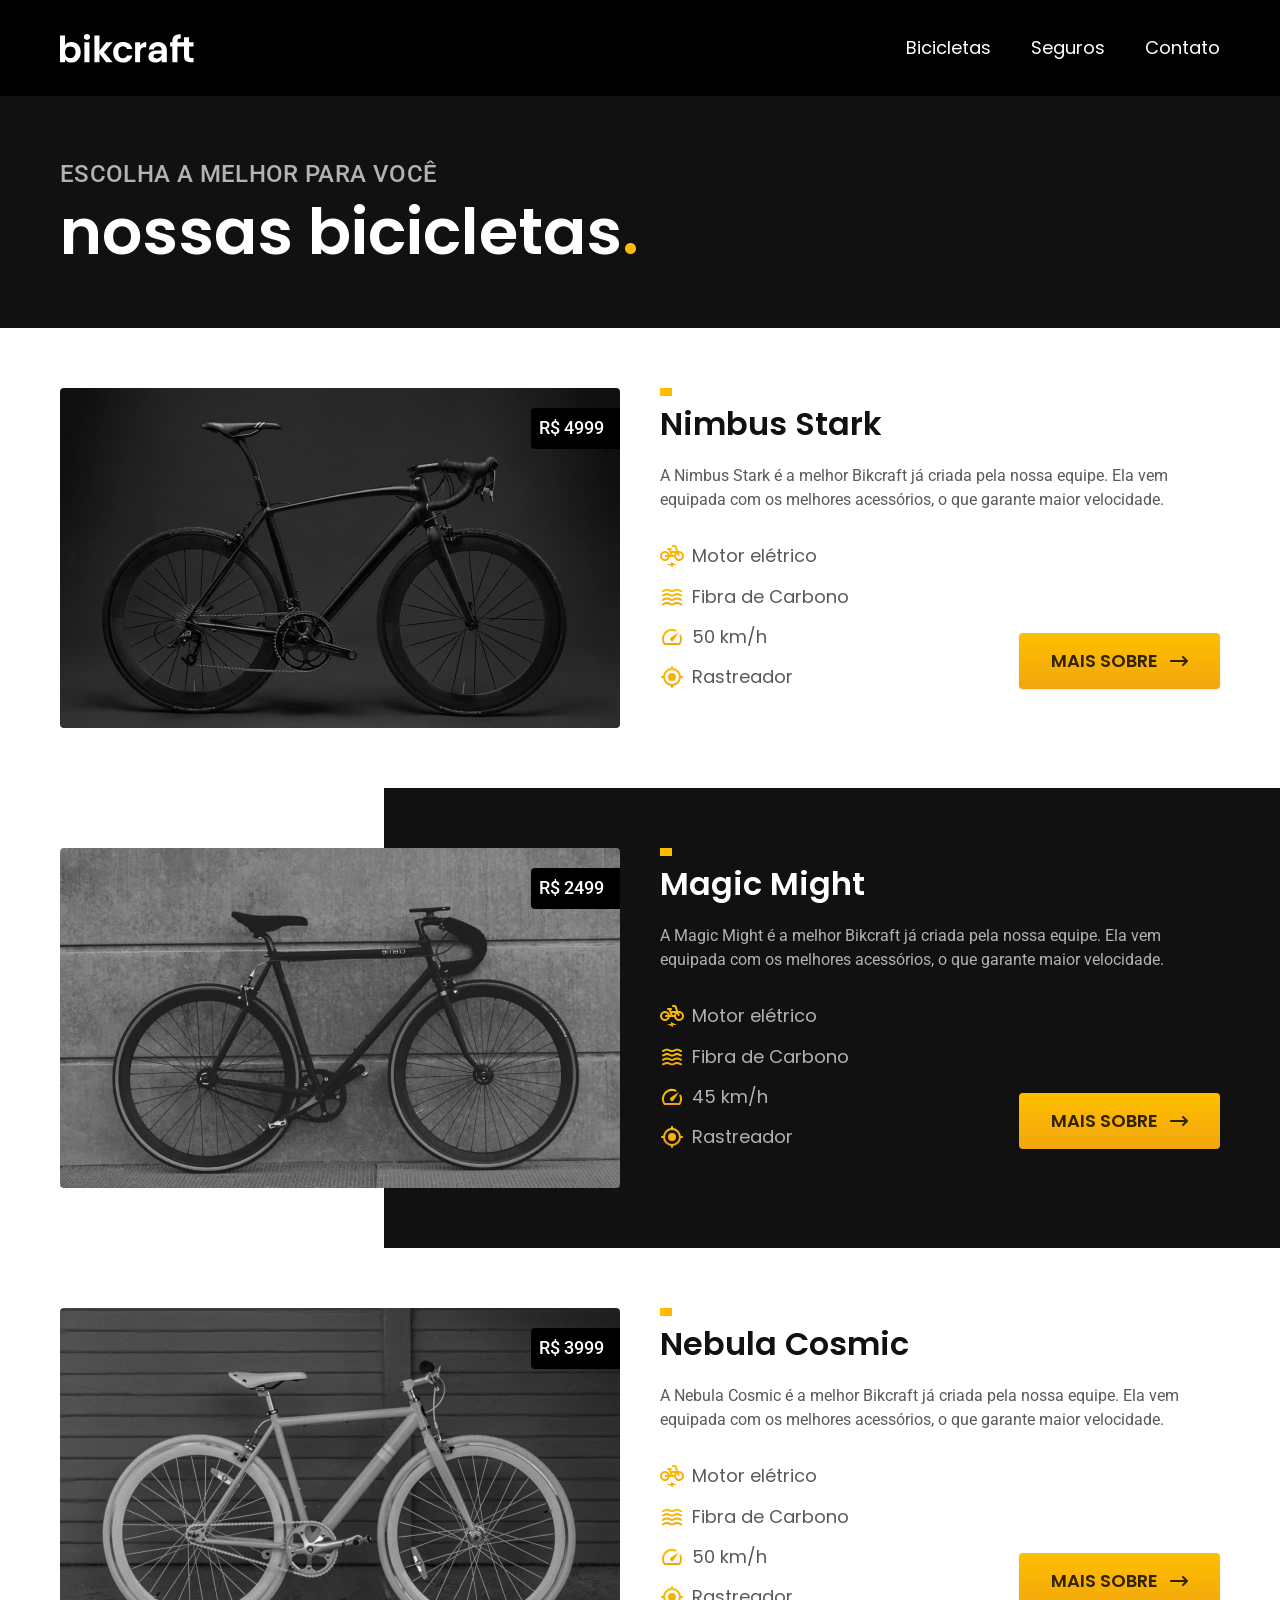
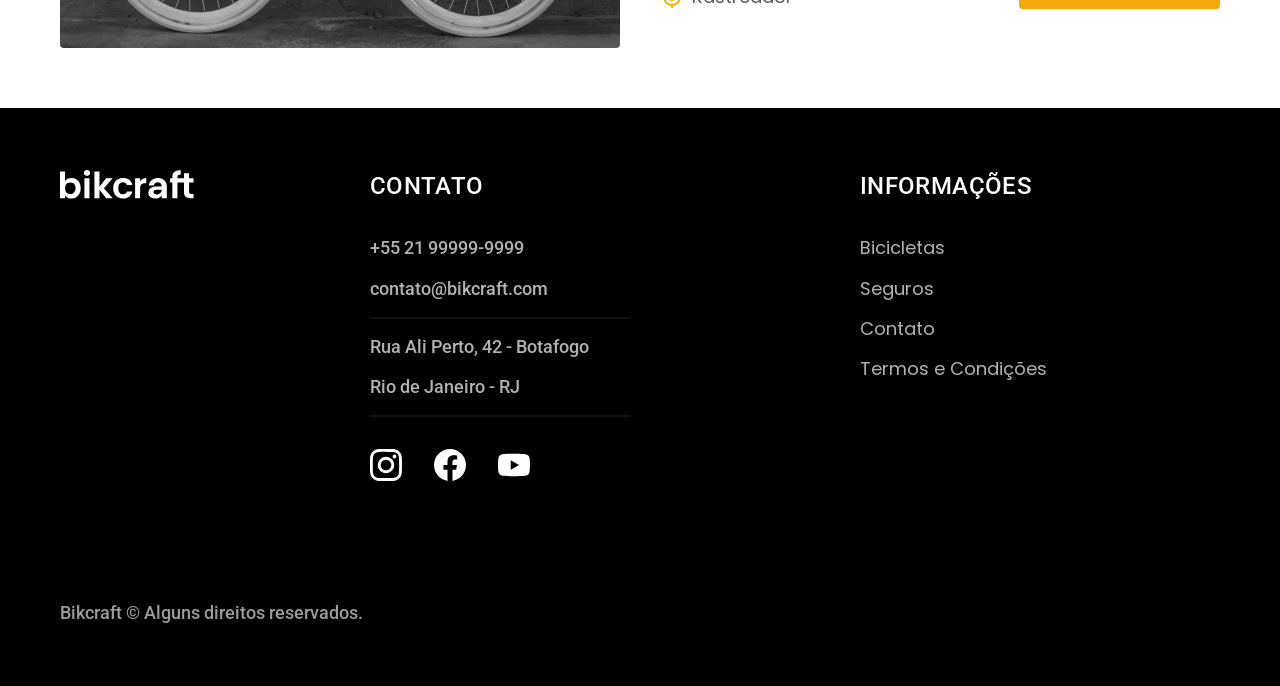
==== bicicletas.html @ ca43ecef "pag seguros" ====
<!doctype html>
<html lang="pt-br">
  <head>
    <meta charset="UTF-8" />
    <meta name="viewport" content="width=device-width, initial-scale=1.0" />
    <title>Bicicletas | Bikcraft</title>
    <meta name="description" content="Bicicletas" />
    <link rel="stylesheet" href="./css/style.css" />
    <link rel="preconnect" href="https://fonts.googleapis.com" />
    <link rel="preconnect" href="https://fonts.gstatic.com" crossorigin />
    <link
      href="https://fonts.googleapis.com/css2?family=Poppins:wght@400;600&family=Roboto:ital,wght@0,500;1,500&family=Merriweather:ital,opsz,wght@1,18..144,900&display=swap"
      rel="stylesheet"
    />
  </head>

  <body id="bicicletas">
    <header>
      <header class="header-bg">
        <div class="header container">
          <a href="./">
            <img src="./img/bikcraft.svg" alt="bikcraft" />
          </a>

          <nav class="menu" aria-label="primaria">
            <ul class="header-menu font-1-m c0">
              <li><a href="./bicicletas.html">Bicicletas</a></li>
              <li><a href="./seguros.html">Seguros</a></li>
              <li><a href="./contato.html">Contato</a></li>
            </ul>
          </nav>
        </div>
      </header>
    </header>

    <main>
      <div class="titulo-bg">
        <div class="container titulo">
          <p class="font-2-l-b c5">Escolha a melhor para você</p>
          <h1 class="font-1-xxl c0">
            nossas bicicletas<span class="p1">.</span>
          </h1>
        </div>
      </div>

      <div class="bicicletas container">
        <div class="bicicletas-img">
          <img src="./img/bicicletas/nimbus.jpg" alt="bicicleta preta" />
          <span class="font-2-m c0">R$ 4999</span>
        </div>

        <div class="bicicletas-conteudo">
          <h2 class="font-1-xl">Nimbus Stark</h2>
          <p class="font-2-s c8">
            A Nimbus Stark é a melhor Bikcraft já criada pela nossa equipe. Ela
            vem equipada com os melhores acessórios, o que garante maior
            velocidade.
          </p>
          <ul class="font-1-m c8">
            <li>
              <img src="./img/icones/eletrica.svg" alt="" /> Motor elétrico
            </li>
            <li>
              <img src="./img/icones/carbono.svg" alt="" /> Fibra de Carbono
            </li>
            <li><img src="./img/icones/velocidade.svg" alt="" /> 50 km/h</li>
            <li><img src="./img/icones/rastreador.svg" alt="" /> Rastreador</li>
          </ul>
          <a class="botao seta" href="./bicicletas/nimbus.html">Mais sobre</a>
        </div>
      </div>

      <div class="bicicletas-bg">
        <div class="bicicletas container">
          <div class="bicicletas-img">
            <img src="./img/bicicletas/magic.jpg" alt="bicicleta preta" />
            <span class="font-2-m c0">R$ 2499</span>
          </div>

          <div class="bicicletas-conteudo">
            <h2 class="font-1-xl c0">Magic Might</h2>
            <p class="font-2-s c5">
              A Magic Might é a melhor Bikcraft já criada pela nossa equipe. Ela
              vem equipada com os melhores acessórios, o que garante maior
              velocidade.
            </p>
            <ul class="font-1-m c5">
              <li>
                <img src="./img/icones/eletrica.svg" alt="" /> Motor elétrico
              </li>
              <li>
                <img src="./img/icones/carbono.svg" alt="" /> Fibra de Carbono
              </li>
              <li><img src="./img/icones/velocidade.svg" alt="" /> 45 km/h</li>
              <li>
                <img src="./img/icones/rastreador.svg" alt="" /> Rastreador
              </li>
            </ul>
            <a class="botao seta" href="./bicicletas/magic.html">Mais sobre</a>
          </div>
        </div>
      </div>

      <div class="bicicletas container">
        <div class="bicicletas-img">
          <img src="./img/bicicletas/nebula.jpg" alt="bicicleta preta" />
          <span class="font-2-m c0">R$ 3999</span>
        </div>

        <div class="bicicletas-conteudo">
          <h2 class="font-1-xl">Nebula Cosmic</h2>
          <p class="font-2-s c8">
            A Nebula Cosmic é a melhor Bikcraft já criada pela nossa equipe. Ela
            vem equipada com os melhores acessórios, o que garante maior
            velocidade.
          </p>
          <ul class="font-1-m c8">
            <li>
              <img src="./img/icones/eletrica.svg" alt="" /> Motor elétrico
            </li>
            <li>
              <img src="./img/icones/carbono.svg" alt="" /> Fibra de Carbono
            </li>
            <li><img src="./img/icones/velocidade.svg" alt="" /> 50 km/h</li>
            <li><img src="./img/icones/rastreador.svg" alt="" /> Rastreador</li>
          </ul>
          <a class="botao seta" href="./bicicletas/nebula.html">Mais sobre</a>
        </div>
      </div>
    </main>

    <footer class="footer-bg">
      <div class="footer container">
        <img src="./img/bikcraft.svg" alt="Bikcraft" />
        <div class="footer-contato">
          <h3 class="font-2-l-b c0">Contato</h3>
          <ul class="c5 font-2-m">
            <li><a href="tel:+5521999999999">+55 21 99999-9999</a></li>
            <li>
              <a href="mailto:contato@bikcraft.com">contato@bikcraft.com</a>
            </li>
            <li>Rua Ali Perto, 42 - Botafogo</li>
            <li>Rio de Janeiro - RJ</li>
          </ul>
          <div class="footer-redes">
            <a href="./"
              ><img src="./img/redes/instagram.svg" alt="Instagram"
            /></a>
            <a href="./"
              ><img src="./img/redes/facebook.svg" alt="Facebook"
            /></a>
            <a href="./"><img src="./img/redes/youtube.svg" alt="Youtube" /></a>
          </div>
        </div>
        <div class="footer-informacoes">
          <h3 class="font-2-l-b c0">Informações</h3>
          <nav>
            <ul class="font-1-m c5">
              <li><a href="./bicicletas.html">Bicicletas</a></li>
              <li><a href="./seguros.html">Seguros</a></li>
              <li><a href="./contato.html">Contato</a></li>
              <li><a href="./termos.html">Termos e Condições</a></li>
            </ul>
          </nav>
        </div>
        <p class="footer-copy font-2-m c6">
          Bikcraft © Alguns direitos reservados.
        </p>
      </div>
    </footer>
  </body>
</html>
---- css/style.css ----
@import url("./global/global.css");
@import url("./utilidades/tipografia.css");
@import url("./utilidades/cores.css");

/* Utilidades */
@import url("./utilidades/componentes.css");

/*Header e Footer*/
@import url("./global/header.css");
@import url("./global/footer.css");

/* Home */
@import url("./home/introducao.css");
@import url("./home/tecnologia.css");
@import url("./home/parceiros.css");
@import url("./home/seguros.css");

/* Bicicletas */
@import url("./bicicletas/bicicletas-lista.css");
@import url("./home/depoimento.css");
@import url("./bicicletas/bicicletas.css");

/*Termos*/
@import url("./termos/termos.css");

/*Seguros*/
@import url("./seguros/seguros.css");
@import url("./seguros/vantagens.css");
@import url("./seguros/perguntas.css");
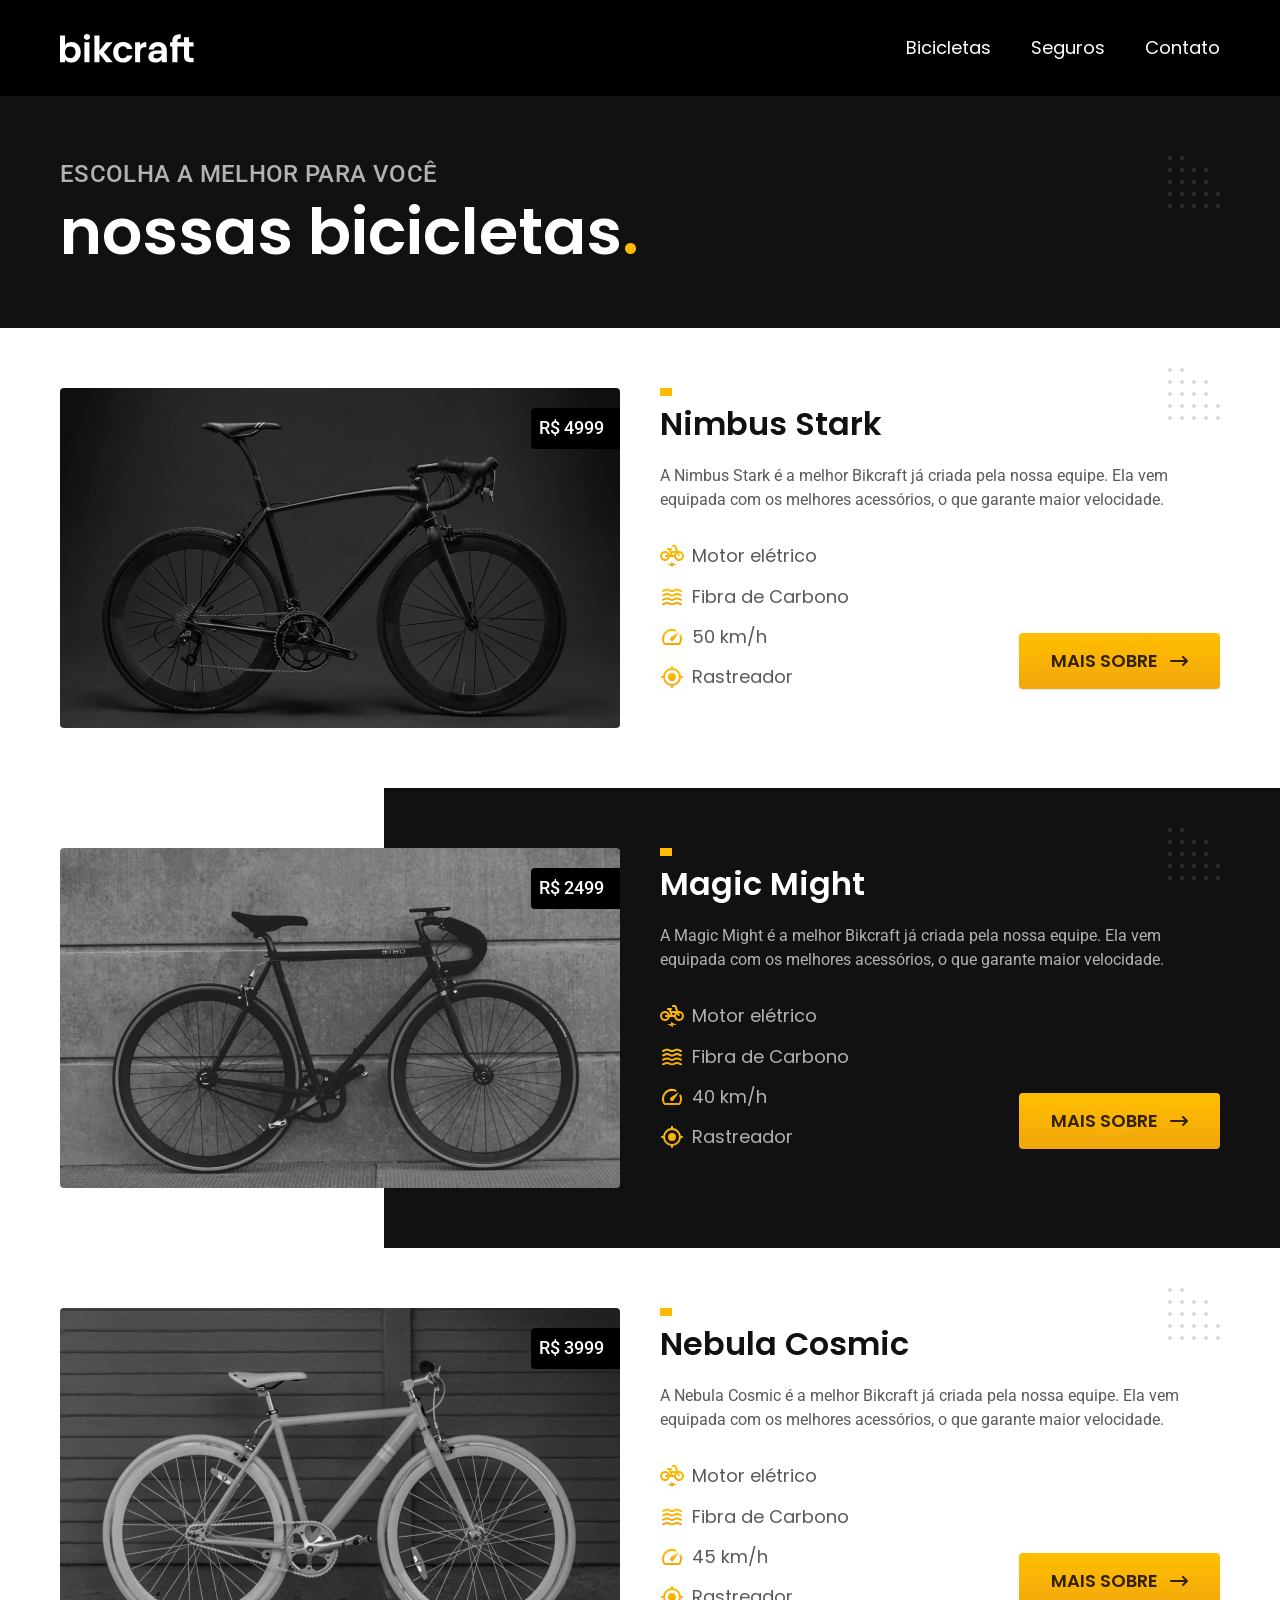
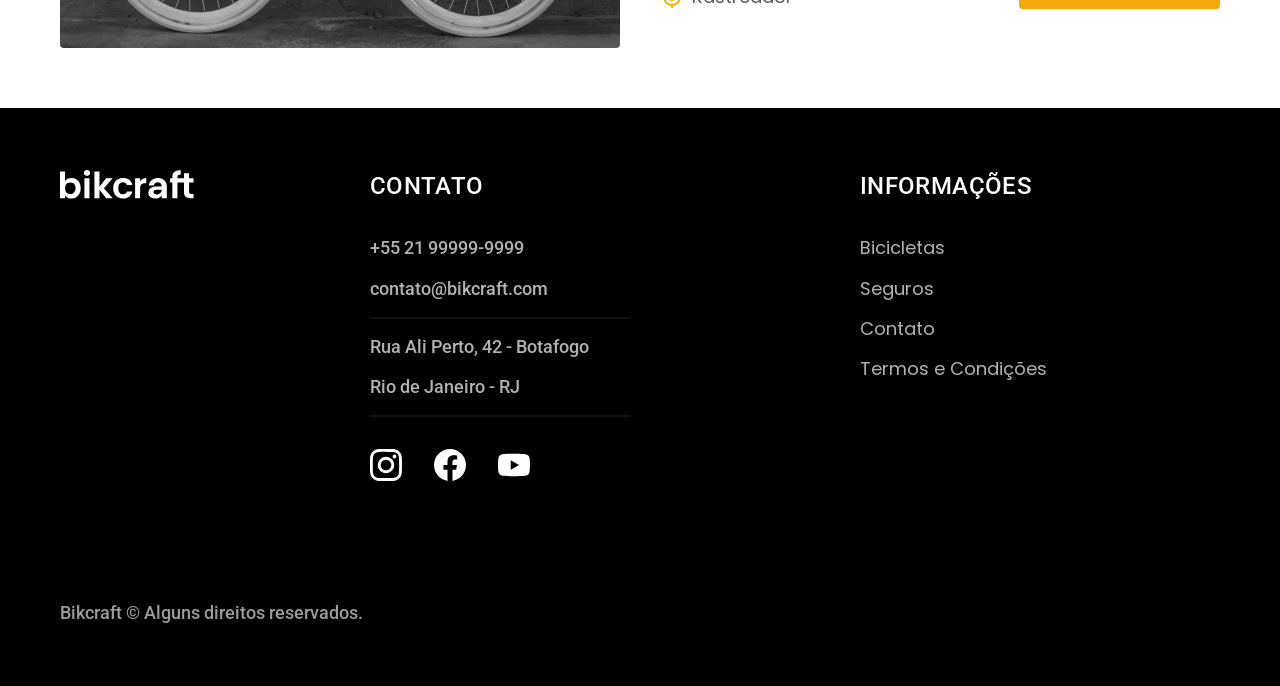
==== commit f7fad78b: "projeto final" ====
--- a/bicicletas.html
+++ b/bicicletas.html
@@ -5,6 +5,7 @@
     <meta name="viewport" content="width=device-width, initial-scale=1.0" />
     <title>Bicicletas | Bikcraft</title>
     <meta name="description" content="Bicicletas" />
+    <link rel="preload" href="./css/style.css" as="style" />
     <link rel="stylesheet" href="./css/style.css" />
     <link rel="preconnect" href="https://fonts.googleapis.com" />
     <link rel="preconnect" href="https://fonts.gstatic.com" crossorigin />
@@ -91,7 +92,7 @@
               <li>
                 <img src="./img/icones/carbono.svg" alt="" /> Fibra de Carbono
               </li>
-              <li><img src="./img/icones/velocidade.svg" alt="" /> 45 km/h</li>
+              <li><img src="./img/icones/velocidade.svg" alt="" /> 40 km/h</li>
               <li>
                 <img src="./img/icones/rastreador.svg" alt="" /> Rastreador
               </li>
@@ -121,7 +122,7 @@
             <li>
               <img src="./img/icones/carbono.svg" alt="" /> Fibra de Carbono
             </li>
-            <li><img src="./img/icones/velocidade.svg" alt="" /> 50 km/h</li>
+            <li><img src="./img/icones/velocidade.svg" alt="" /> 45 km/h</li>
             <li><img src="./img/icones/rastreador.svg" alt="" /> Rastreador</li>
           </ul>
           <a class="botao seta" href="./bicicletas/nebula.html">Mais sobre</a>
--- a/css/style.css
+++ b/css/style.css
@@ -1,11 +1,12 @@
 @import url("./global/global.css");
-@import url("./utilidades/tipografia.css");
-@import url("./utilidades/cores.css");
 
 /* Utilidades */
 @import url("./utilidades/componentes.css");
+@import url("./utilidades/cores.css");
+@import url("./utilidades/tipografia.css");
+@import url("./utilidades/formulario.css");
 
-/*Header e Footer*/
+/* Header e Footer */
 @import url("./global/header.css");
 @import url("./global/footer.css");
 
@@ -15,15 +16,26 @@
 @import url("./home/parceiros.css");
 @import url("./home/seguros.css");
 
+/* Bicicleta */
+@import url("./bicicleta/bicicleta.css");
+@import url("./bicicleta/seguro.css");
+
 /* Bicicletas */
 @import url("./bicicletas/bicicletas-lista.css");
 @import url("./home/depoimento.css");
 @import url("./bicicletas/bicicletas.css");
 
-/*Termos*/
-@import url("./termos/termos.css");
-
-/*Seguros*/
+/* Seguros */
 @import url("./seguros/seguros.css");
 @import url("./seguros/vantagens.css");
 @import url("./seguros/perguntas.css");
+
+/* Contato */
+@import url("./contato/contato.css");
+@import url("./contato/lojas.css");
+
+/* Contato */
+@import url("./orcamento/orcamento.css");
+
+/* Termos */
+@import url("./termos/termos.css");
--- a/css/style.css
+++ b/css/style.css
@@ -1,11 +1,12 @@
 @import url("./global/global.css");
-@import url("./utilidades/tipografia.css");
-@import url("./utilidades/cores.css");
 
 /* Utilidades */
 @import url("./utilidades/componentes.css");
+@import url("./utilidades/cores.css");
+@import url("./utilidades/tipografia.css");
+@import url("./utilidades/formulario.css");
 
-/*Header e Footer*/
+/* Header e Footer */
 @import url("./global/header.css");
 @import url("./global/footer.css");
 
@@ -15,15 +16,26 @@
 @import url("./home/parceiros.css");
 @import url("./home/seguros.css");
 
+/* Bicicleta */
+@import url("./bicicleta/bicicleta.css");
+@import url("./bicicleta/seguro.css");
+
 /* Bicicletas */
 @import url("./bicicletas/bicicletas-lista.css");
 @import url("./home/depoimento.css");
 @import url("./bicicletas/bicicletas.css");
 
-/*Termos*/
-@import url("./termos/termos.css");
-
-/*Seguros*/
+/* Seguros */
 @import url("./seguros/seguros.css");
 @import url("./seguros/vantagens.css");
 @import url("./seguros/perguntas.css");
+
+/* Contato */
+@import url("./contato/contato.css");
+@import url("./contato/lojas.css");
+
+/* Contato */
+@import url("./orcamento/orcamento.css");
+
+/* Termos */
+@import url("./termos/termos.css");
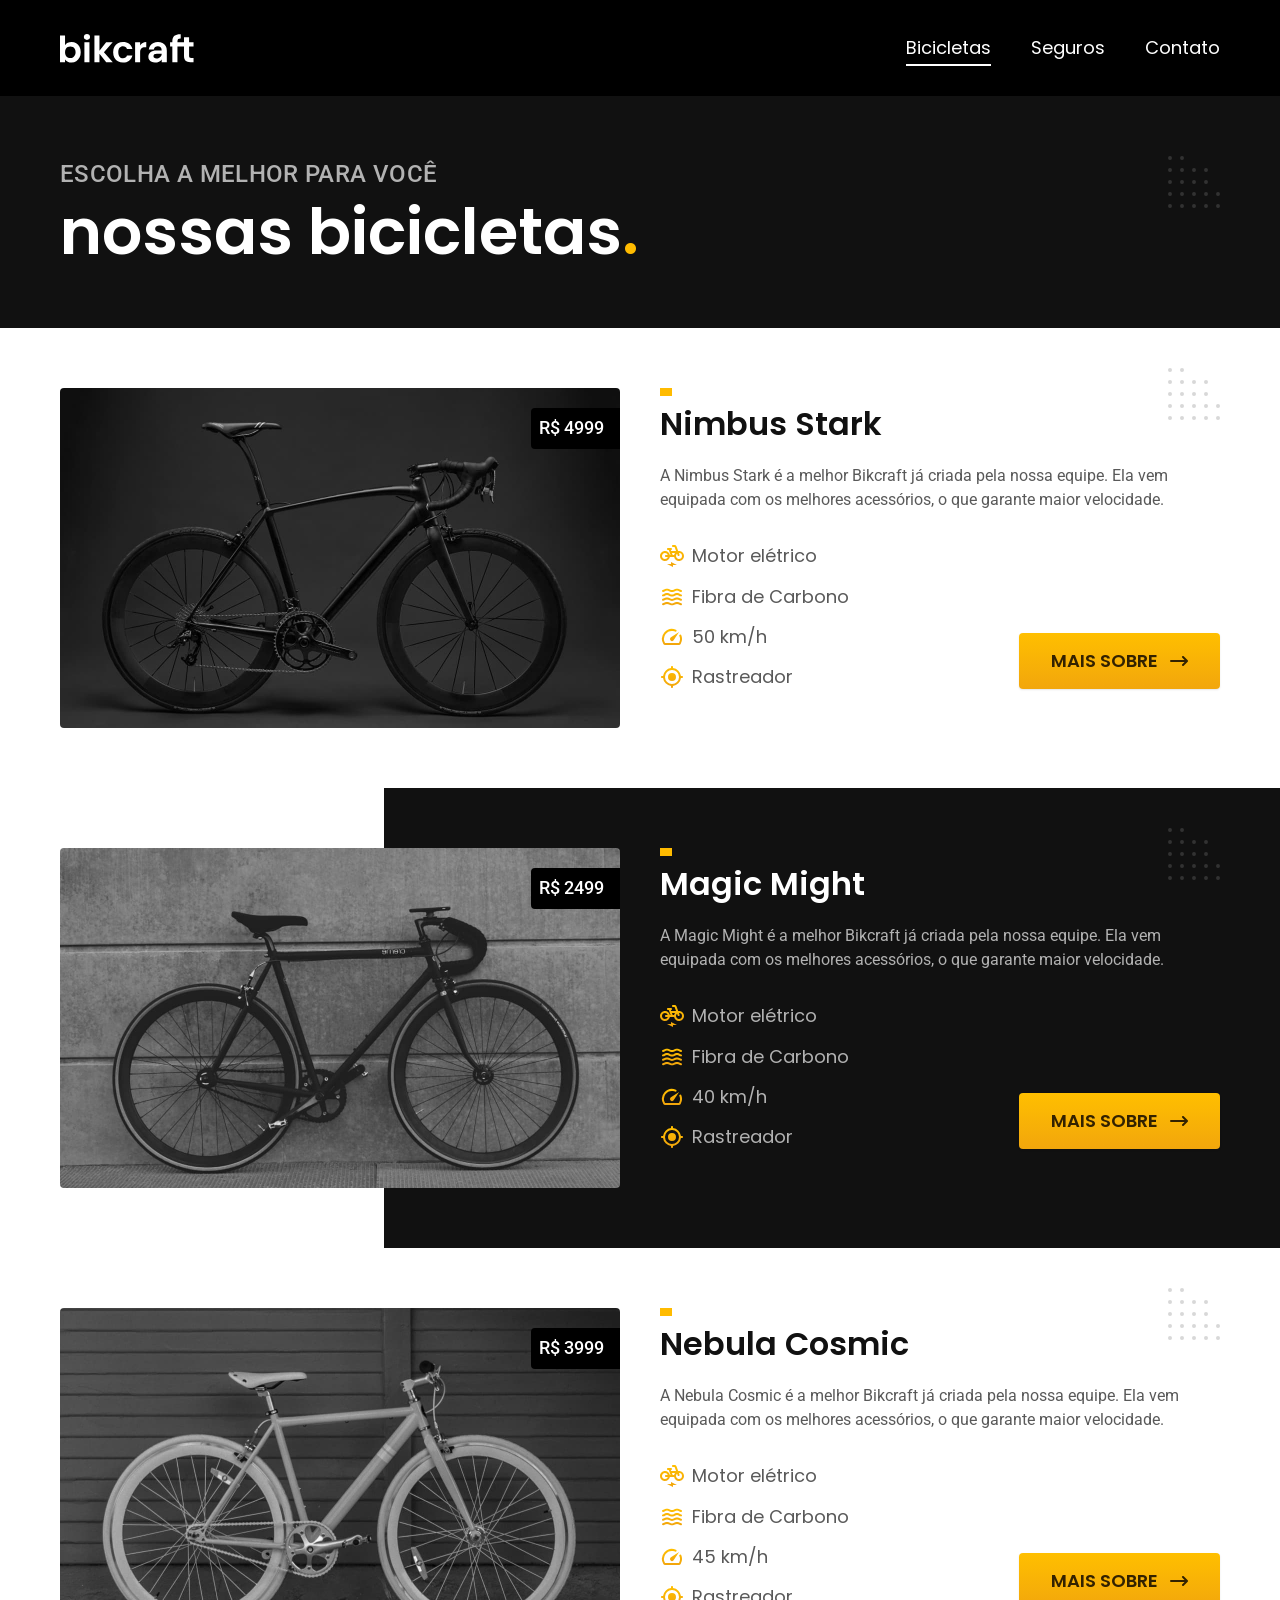
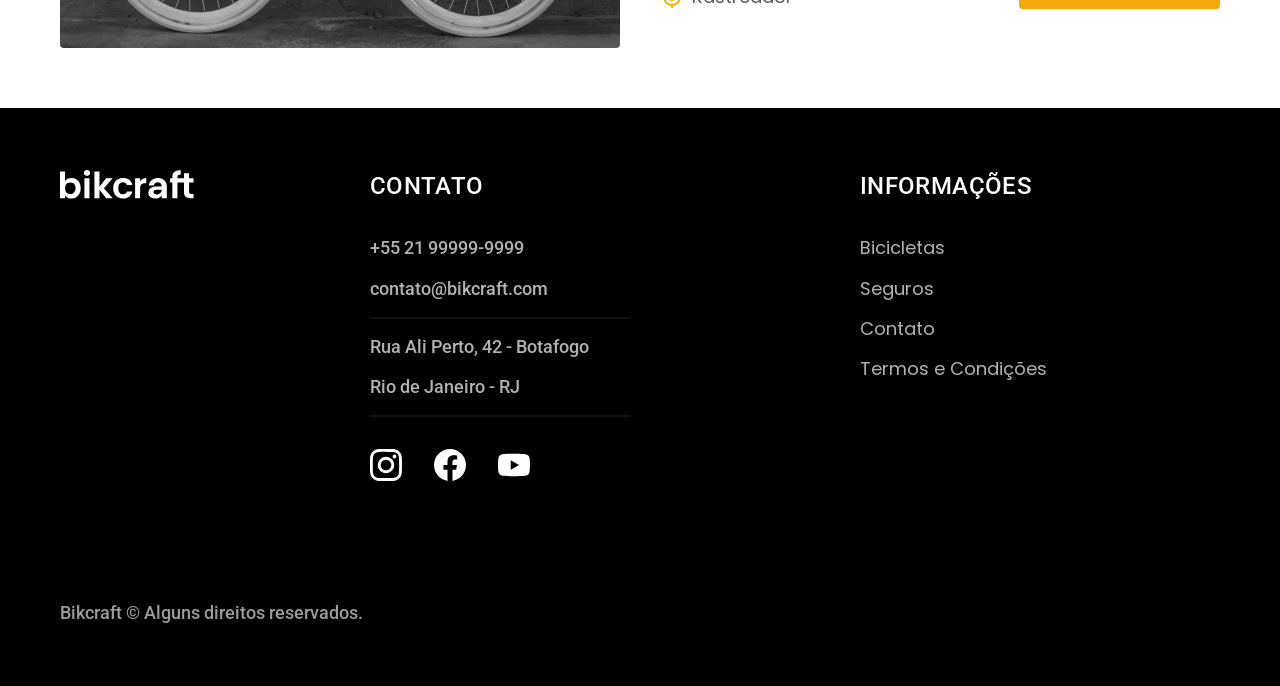
==== commit a496c3ce: "projeto final otimizado" ====
--- a/bicicletas.html
+++ b/bicicletas.html
@@ -5,14 +5,18 @@
     <meta name="viewport" content="width=device-width, initial-scale=1.0" />
     <title>Bicicletas | Bikcraft</title>
     <meta name="description" content="Bicicletas" />
-    <link rel="preload" href="./css/style.css" as="style" />
-    <link rel="stylesheet" href="./css/style.css" />
+    <link rel="shortcut icon" href="./img/favicon.svg" type="image/svg+xml" />
+    <link rel="preload" href="./css/style.min.css" as="style" />
+    <link rel="stylesheet" href="./css/style.min.css" />
     <link rel="preconnect" href="https://fonts.googleapis.com" />
     <link rel="preconnect" href="https://fonts.gstatic.com" crossorigin />
     <link
       href="https://fonts.googleapis.com/css2?family=Poppins:wght@400;600&family=Roboto:ital,wght@0,500;1,500&family=Merriweather:ital,opsz,wght@1,18..144,900&display=swap"
       rel="stylesheet"
     />
+    <script>
+      document.documentElement.classList.add("js");
+    </script>
   </head>
 
   <body id="bicicletas">
@@ -169,5 +173,6 @@
         </p>
       </div>
     </footer>
+    <script src="./js/script.js"></script>
   </body>
 </html>
--- a/css/style.min.css
+++ b/css/style.min.css
@@ -0,0 +1 @@
+body{margin:0;font-family:Arial,Helvetica,sans-serif;color:var(--c11)}blockquote,dd,h1,h2,h3,h4,p,ul{margin:0}ul{padding:0;list-style:none}a{text-decoration:none;color:inherit}img{max-width:100%;display:block}img[src$=".jpg"]{border-radius:4px}.container{box-sizing:border-box;max-width:1200px;padding:0 20px;margin-right:auto;margin-left:auto}.botao{padding:16px 32px;text-transform:uppercase;border-radius:4px;color:var(--p5);background:var(--gradient-1);box-shadow:0 1px 2px rgb(0,0,0,.1);font:600 1.125rem/1.35 Poppins,sans-serif;max-width:max-content;border:none;cursor:pointer}.botao.seta{display:flex;align-items:center}.botao.seta::after{content:"";display:inline-block;width:18px;height:10px;margin-left:12px;background:url("../img/icones/seta.svg");transition:transform .2s}.botao.seta:hover::after{transform:translateX(4px)}.botao:hover{background:var(--gradient-2)}.botao.secundario{background:var(--c10);color:var(--c2)}.botao.secundario:hover{background:var(--c9);color:var(--c2)}@media (max-width:600px){.botao{padding:12px 16px;font-size:16px}}.link{display:inline-block;color:var(--p1);font:500 1.5rem/1.5 Poppins,sans-serif;text-transform:uppercase}.link::after{content:"";display:block;height:4px;background-color:currentColor}.link:hover{color:var(--c0)}.titulo-bg{background-color:var(--c11);padding-top:60px;padding-bottom:60px}.titulo{background:url("../img/dec/top-right.svg") no-repeat top right 20px}.titulo p{margin-bottom:4px}@media (max-width:800px){.titulo-bg{padding-top:40px;padding-bottom:40px}.titulo p{font-size:1rem;text-transform:lowercase;font-weight:400}}:root{--gradient-1:linear-gradient(#ffbf00, #f2a60c);--gradient-2:linear-gradient(#ffb60d, #e59317);--c0:#ffffff;--c1:#f7f7f7;--c2:#ededed;--c3:#dedede;--c4:#cccccc;--c5:#b2b2b2;--c6:#9c9c9c;--c7:#717171;--c8:#595959;--c9:#404040;--c10:#2e2e2e;--c11:#111111;--c12:#000000;--p1:#ffbb00;--p2:#e4a30b;--p3:#a66f00;--p4:#664400;--p5:#332200}.c0{color:var(--c0)}.c1{color:var(--c1)}.c2{color:var(--c2)}.c3{color:var(--c3)}.c4{color:var(--c4)}.c5{color:var(--c5)}.c6{color:var(--c6)}.c7{color:var(--c7)}.c8{color:var(--c8)}.c9{color:var(--c9)}.c10{color:var(--c10)}.c11{color:var(--c11)}.c12{color:var(--c12)}.p1{color:var(--p1)}.p2{color:var(--p2)}.p3{color:var(--p3)}.p4{color:var(--p4)}.p5{color:var(--p5)}.font-1-xs{font:400 0.75rem/1.35 Poppins,sans-serif}.font-2-xs{font:400 0.875rem/1.43 Roboto,sans-serif}.font-1-s{font:400 1rem/1.5 Poppins,sans-serif}.font-2-s{font:400 1rem/1.5 Roboto,sans-serif}.font-1-m,.font-1-m-b{font:400 1.125rem/1.35 Poppins,sans-serif}.font-1-m-b{font-weight:600}.font-2-m{font:500 1.125rem/1.35 Roboto,sans-serif}.font-1-l{font:400 1.5rem/1.5 Poppins,sans-serif}.font-2-l,.font-2-l-b{font:400 1.5rem/1.5 Roboto,sans-serif}.font-2-l-b{font-weight:500;letter-spacing:.015em;text-transform:uppercase}.font-1-xl{font:600 2rem/1.25 Poppins,sans-serif}.font-2-xl{font:500 2rem/1.25 Roboto,sans-serif}.font-1-xxl{font:600 4rem/1.125 Poppins,sans-serif}@media (max-width:1200px){.font-1-xxl{font-size:3rem}.font-2-l,.font-2-l-b{font-size:1.125rem}}@media (max-width:800px){.font-1-xxl{font-size:2rem}.font-1-xl,.font-2-xl{font-size:1.5rem}}.form{display:grid;grid-template-columns:1fr 1fr;gap:20px}.form label{display:block;font:400 1rem/1.5 Poppins,sans-serif;margin-bottom:4px}.form .col-2{grid-column:span 2}.form input[type=email],.form input[type=text],.form textarea{font:400 1rem/1.5 Roboto,sans-serif;background:var(--c1);border:1px solid var(--c2);padding:12px;border-radius:4px;width:100%;box-sizing:border-box}.form input[type=email]:focus,.form input[type=text]:focus,.form textarea:focus{outline:0;border-color:var(--p1);background:var(--c0);box-shadow:0 0 0 2px #fea}@media (max-width:600px){.form{grid-template-columns:1fr}.form .col-2{grid-column:1}}.js .fadeInDown{transform:translate3d(0,-20px,0)}.js .fadeInUp{transform:translate3d(0,20px,0)}.js .fadeInRight{transform:translate3d(20px,0,0)}.js .fadeInLeft{transform:translate3d(-20px,0,0)}.js [data-anime]{opacity:0}.js .anime{opacity:1;transform:none;transition:transform .8s,opacity .8s}.header{display:flex;flex-wrap:wrap;gap:20px;justify-content:space-between;align-items:center;padding-top:20px;padding-bottom:20px}.header-bg{background-color:var(--c12)}.header-menu{display:flex;flex-wrap:wrap;gap:40px}.header-menu a{display:inline-block;padding:16px 0;position:relative}.header-menu a:after{content:"";display:block;height:2px;width:0;background:var(--c0);margin-top:4px;position:absolute}.header-menu a.ativo::after,.header-menu a:hover:after{width:100%;transition:.3s}@media (max-width:800px){.header-menu{gap:20px}.header-menu a{background-color:var(--c11);padding:12px 16px;border-radius:4px}.header-menu a:hover{background-color:var(--c10)}.header-menu a::after{display:none}}@media (max-width:600px){.header-menu{gap:12px}.header-menu a{background-color:var(--c11);padding:8px 12px;border-radius:4px;font-size:14px}}.footer-bg{background-color:var(--c12)}.footer{display:grid;grid-template-columns:3fr 5fr 4fr;gap:40px;padding-top:60px;padding-bottom:60px}.footer h3{margin-bottom:32px}.footer-contato ul{margin-bottom:32px}.footer-contato li:nth-child(2n):after{content:"";display:block;max-width:260px;height:2px;background:var(--c11);margin-top:16px}.footer li{margin-bottom:16px}.footer-redes{display:flex;gap:32px}.footer a:hover{color:var(--c0)}.footer-copy{grid-column:1/-1;margin-top:80px}@media (max-width:800px){.footer>img{display:none}.footer{grid-template-columns:1fr 1fr}}@media (max-width:600px){.footer{grid-template-columns:1fr;gap:60px}.footer-copy{margin-top:0}}.introducao-bg{background:var(--c12) url("../img/dec/bottom-left.svg") no-repeat bottom 160px left 20px;box-shadow:inset 0 -120px var(--c0)}.introducao{display:grid;grid-template-columns:1fr 1fr;gap:0 40px}.introducao-conteudo{align-self:flex-end;padding-bottom:240px}.introducao-conteudo h1{margin-bottom:32px}.introducao-conteudo p{margin-bottom:36px}.introducao img{width:100%;height:100%;object-fit:cover}@media (max-width:1200px){.introducao h1{font-size:48px}.introducao p{font-size:18px}}@media (max-width:800px){.introducao-bg{background-color:var(--c11);padding-top:40px;box-shadow:inset 0 -60px var(--c0)}.introducao{grid-template-columns:1fr;gap:32px}.introducao-conteudo{padding-bottom:0}.introducao h1{font-size:32px;margin-bottom:16px}.introducao img{height:300px;width:100%}}.tecnologia-bg{background-color:var(--c11);box-shadow:inset 0 80px var(--c0),inset 0 -80px var(--c0)}.tecnologia{display:grid;grid-template-columns:1fr 1fr;gap:40px}.tecnologia-img img{width:100%;height:100%;object-fit:cover;object-position:left}.tecnologia-conteudo{padding:160px 0}.tecnologia-conteudo>span{display:block;margin-bottom:20px}.tecnologia-conteudo h2{margin-bottom:32px}.tecnologia-conteudo>p{margin-bottom:20px}.tecnologia-conteudo a{margin-bottom:80px}.tecnologia-vantagem{display:flex;gap:40px}.tecnologia-vantagem h3{margin-bottom:8px;width:max-content}.tecnologia-vantagem img{width:24px;margin-bottom:8px}@media (max-width:800px){.tecnologia-bg{box-shadow:none}.tecnologia{grid-template-columns:1fr}.tecnologia-conteudo{padding:60px 0}.tecnologia-img{display:none}.tecnologia-conteudo a{margin-bottom:60px}}@media (max-width:600px){.tecnologia-vantagem{flex-direction:column}}.parceiros{padding-top:60px;padding-bottom:120px}.parceiros h2{margin-bottom:60px}.parceiros ul{padding:0 20px;max-width:1400px;margin:0 auto;display:grid;grid-template-columns:repeat(4,1fr)}.parceiros li{display:flex;padding:32px;border-left:2px solid var(--c2)}.parceiros img{margin:auto}.parceiros li:first-child,.parceiros li:nth-child(5){border-left:none}.parceiros li:nth-child(n+5){border-top:2px solid var(--c2)}@media (max-width:800px){.parceiros{padding-bottom:60px}.parceiros h2{margin-bottom:20px}.parceiros ul{grid-template-columns:repeat(2,1fr)}.parceiros li{display:flex;padding:20px}.parceiros li:nth-child(n+3){border-top:2px solid var(--c2)}.parceiros li:nth-child(odd){border-left:none}}.bicicleta{display:grid;grid-template-columns:1fr 1fr;align-items:start;gap:40px;padding-top:60px;padding-bottom:60px}#bicicleta .titulo p{text-transform:uppercase}.bicicleta-imagens{display:flex;flex-wrap:wrap;gap:20px}.bicicleta-imagens img{flex:1;min-width:200px}.bicicleta-imagens img:first-child{min-width:100%}.bicicleta-conteudo>P{margin-bottom:32px}.bicicleta-conteudo h2{text-transform:uppercase;letter-spacing:.015em;margin-bottom:12px}.bicicleta-comprar{display:grid;grid-template-columns:max-content auto;align-items:center;justify-items:start;gap:8px 12px;margin-bottom:40px}.bicicleta-comprar a{grid-row:span 2}.bicicleta-comprar span{display:flex;align-items:center;background-color:var(--c12);padding:4px 8px;border-radius:4px;gap:8px}.bicicleta-ficha,.bicicleta-informacoes{padding:32px;background-color:var(--c12);border-radius:4px}.bicicleta-informacoes{margin-bottom:40px;display:grid;grid-template-columns:1fr 1fr;gap:32px}.bicicleta-informacoes img{width:24px;margin-bottom:8px}.bicicleta-informacoes h3{margin-bottom:8px}.bicicleta-ficha li{padding:4px 0;display:flex;justify-content:space-between;border-bottom:1px solid var(--c11)}.bicicleta-ficha li:last-child{border-bottom:none}.bicicleta-ficha span{color:var(--c6)}@media (max-width:800px){.bicicleta{grid-template-columns:1fr;padding-top:40px;padding-bottom:40px}.bicicleta-imagens{grid-row:2}}@media (max-width:400px){.bicicleta-informacoes{grid-template-columns:1fr}.bicicleta-comprar{grid-template-columns:1fr}}.seguro-bg{background-color:var(--c11);box-shadow:inset 0 120px var(--c0),inset 0 -120px var(--c12)}.seguro{display:grid;grid-template-columns:1fr 1fr;gap:40px}.seguro-img img{width:100%;height:100%;object-fit:cover}.seguro-conteudo{padding-top:180px;padding-bottom:180px}.seguro h2{margin-bottom:32px}.seguro p{margin-bottom:20px}@media (max-width:800px){.seguro-bg{background-color:var(--c11);box-shadow:inset 0 -60px var(--c12)}.seguro{grid-template-columns:1fr}.seguro-img{grid-row:2;height:200px}.seguro-conteudo{padding-top:40px;padding-bottom:0}}.bicicletas-lista{padding-top:60px;padding-bottom:120px}.bicicletas-lista h2{margin-bottom:40px}.bicicletas-lista h3{margin-bottom:8px;display:flex;align-items:center}.bicicletas-lista h3::before{content:"";display:inline-block;background-color:var(--p1);height:8px;width:12px;margin-right:8px}.bicicletas-lista a:hover h3::before{width:24px;transition:width .2s}.bicicletas-lista li span{padding-left:20px}.bicicletas-lista ul{display:flex;gap:40px;padding:0 20px 20px 20px;max-width:1400px;margin:0 auto;overflow-x:auto}#bicicleta .bicicletas-lista ul{padding:0 0 20px 0}.bicicletas-lista li{flex:1;min-width:280px}.bicicletas-lista a{display:block}.bicicletas-lista img{margin-bottom:16px}@media (max-width:800px){.bicicletas-lista{padding-bottom:60px}.bicicletas-lista ul{gap:20px}}.depoimento{display:grid;grid-template-columns:1fr 1fr;background-color:var(--p1);overflow:hidden}.depoimento img{border-radius:0;width:100%;height:100%;object-fit:cover}.depoimento-conteudo{padding:40px 40px 80px 80px;align-self:end;background:url("../img/dec/bottom-right-p.svg") no-repeat bottom 40px right 40px}.depoimento-conteudo p{font-family:Merriweather,serif;font-style:italic;font-weight:900;margin-bottom:32px;max-width:32ch;position:relative}.depoimento p::after,.depoimento p::before{font-size:5rem;color:var(--p2);position:absolute}.depoimento p::before{content:"“";left:-50px;top:-20px}.depoimento p::after{content:"”"}@media (min-width:1200px){.depoimento img{max-height:520px}}@media (max-width:800px){.depoimento{grid-template-columns:1fr;text-align:center}.depoimento-conteudo{padding:40px 20px;justify-self:center}.depoimento img{max-height:200px}}.bicicletas-bg{background:linear-gradient(to right,var(--c0) 30%,var(--c11) 0)}.bicicletas{display:grid;grid-template-columns:1fr 1fr;gap:40px;padding-top:60px;padding-bottom:60px;background:url("../img/dec/top-right.svg") no-repeat top 40px right 20px}.bicicletas-img{position:relative}.bicicletas-img span{display:inline-block;background:var(--c12);padding:8px 16px 8px 8px;position:absolute;top:20px;right:0;text-align:left;border-radius:4px 0 0 4px}.bicicletas-conteudo{display:grid;grid-template-columns:1fr auto;align-content:start}.bicicletas h2,.bicicletas p{grid-column:1/-1}.bicicletas h2{margin-bottom:20px}.bicicletas h2::before{content:"";display:block;width:12px;height:8px;background-color:var(--p1);margin-bottom:8px}.bicicletas p{margin-bottom:32px}.bicicletas a{place-self:end}.bicicletas ul{display:grid;gap:16px}.bicicletas li{display:flex;align-items:center}.bicicletas-conteudo img{width:24px;margin-right:8px}@media (max-width:800px){.bicicletas{grid-template-columns:1fr;gap:20px;padding-top:40px;padding-bottom:40px}.bicicletas-bg{background:var(--c11)}}@media (max-width:600px){.bicicletas-conteudo{grid-template-columns:1fr}.bicicletas ul{font-size:1rem;display:grid;grid-template-columns:1fr 1fr;margin-bottom:32px}.bicicletas a{place-self:start}}.seguros-bg{background-color:var(--c11)}.seguros{padding-top:60px;padding-bottom:60px;display:grid;grid-template-columns:1fr 1fr;gap:40px;align-items:center}#seguros .seguros{padding-top:0}.seguros h2{grid-column:1/-1}.seguros-item{background-color:var(--c12);padding:32px 32px 32px 60px;display:grid;grid-template-columns:1fr auto;border-radius:4px}.seguros-item h3{margin-bottom:40px}.seguros-item span{grid-column:2;display:block;text-align:right}.seguros-item ul{grid-column:1/-1;margin-bottom:32px}.seguros-item a{grid-column:1/-1}.seguros-item li{display:flex;align-items:center;position:relative}.seguros-item li+li{margin-top:20px}.seguros-item li::before{content:"";display:inline-block;width:13px;height:9px;background-image:url("../img/icones/lista.svg");position:absolute;left:-21px}@media (max-width:800px){.seguros{grid-template-columns:1fr}}.vantagens{padding-top:120px;padding-bottom:120px}.vantagens-bg{background-color:var(--c12)}.vantagens ul{margin-top:60px;display:grid;grid-template-columns:repeat(auto-fit,minmax(280px,max-content));gap:40px 80px}.vantagens h3,.vantagens img{margin-bottom:8px}@media (max-width:800px){.vantagens{padding-top:60px;padding-bottom:60px}.vantagens h2{margin-bottom:40px}.vantagens ul{gap:20px}}.perguntas{padding-top:120px;padding-bottom:120px}.perguntas h2{margin-bottom:60px}.perguntas dl>div{padding:20px;border-radius:4px}.perguntas dl>div:nth-child(odd){background-color:var(--c1)}.perguntas button{display:grid;grid-template-columns:auto 1fr auto;align-items:center;gap:8px;cursor:pointer;border:none;background:0 0;width:100%;text-align:left}.perguntas button::before{content:"";display:inline-block;width:12px;height:8px;background-color:var(--p1)}.perguntas button::after{content:"";display:inline-block;width:14px;height:6px;background:url("../img/icones/seta-abrir.svg");transition:.3s}.perguntas button:hover::after,.perguntas button[aria-expanded=true]::after{transform:rotate(180deg)}.js .perguntas dd{display:none}.perguntas dd{padding-top:16px;padding-left:20px;max-width:80ch}.js .perguntas dd.ativa{display:block}@media (max-width:800px){.perguntas{padding-top:60px;padding-bottom:60px}.perguntas h2{margin-bottom:40px}}#contato{background:linear-gradient(var(--c11) 600px,var(--c1) 0)}.contato{display:grid;grid-template-columns:5fr 7fr}.contato-dados,.contato-formulario{padding:60px;box-shadow:0 1px 2px rgba(0,0,0,.1)}.contato-dados{border-radius:4px 0 0 4px;background:var(--c12) url("../img/dec/bottom-left.svg") no-repeat bottom 20px left 20px}.contato-formulario{border-radius:0 4px 4px 0;background:var(--c0) url("../img/dec/bottom-right.svg") no-repeat bottom 20px right 20px}.contato-dados h2{margin-bottom:60px}.contato-endereco{margin-bottom:32px;background:url("../img/icones/local.svg") no-repeat 0 2px;padding-left:28px}.contato-endereco p{margin-bottom:8px}.contato-meios a{display:block;max-width:max-content;margin-bottom:8px;padding-left:28px}.contato-meios a:hover{color:var(--c0)}.contato-meios a:first-child{background:url("../img/icones/email.svg") no-repeat 0 2px}.contato-meios a:last-child{background:url("../img/icones/telefone.svg") no-repeat 0 2px;margin-top:24px;margin-bottom:60px}.contato-redes{display:flex;gap:32px;padding-left:28px}@media (max-width:800px){.contato{grid-template-columns:1fr}.contato-dados,.contato-formulario{padding:20px}.contato-dados{border-radius:4px 4px 0 0;background:var(--c12)}.contato-formulario{border-radius:0 0 4px 4px}.contato-dados h2,a:last-child{margin-bottom:32px}.contato-redes{margin-bottom:12px}}.lojas{display:grid;grid-template-columns:1fr 1fr;gap:0 40px;padding-top:120px;padding-bottom:120px}.lojas h2{grid-column:1/-1;margin-bottom:60px}.lojas img{border-radius:4px 4px 0 0}.lojas-item{border-radius:4px;background:var(--c0);box-shadow:0 1px 2px rgba(0,0,0,.1)}.lojas-conteudo{display:grid;grid-template-columns:1fr 1fr;gap:32px 16px;padding:32px;position:relative}.lojas-conteudo h3,.lojas-tempo{grid-column:1/-1}.lojas-tempo{display:flex;align-items:center;gap:8px}.lojas-dados{display:grid;gap:8px;border-left:2px solid var(--c2);padding-left:12px}.lojas-conteudo h3{padding-left:28px}.lojas-conteudo::before{content:"";position:absolute;top:48px;left:36px;width:12px;height:8px;background-color:var(--p1);margin-bottom:8px}@media (max-width:800px){.lojas{gap:20px;padding-top:60px;padding-bottom:60px}.lojas h2{margin-bottom:32px}.lojas-conteudo{grid-template-columns:1fr}}@media (max-width:600px){.lojas{grid-template-columns:1fr}}#orcamento{background:linear-gradient(var(--c11) 600px,var(--c1) 0)}.orcamento{display:grid;grid-template-columns:5fr 7fr;padding-bottom:120px}.orcamento h2{text-transform:uppercase;position:relative;display:flex;align-items:center}.orcamento h2::before{content:"";display:inline-block;width:4px;height:8px;background-color:var(--p1);position:absolute;left:-12px}.orcamento-dados,.orcamento-produto{padding:60px;box-shadow:0 1px 2px rgba(0,0,0,.1)}.orcamento-produto{border-radius:4px 0 0 4px;background:var(--c12) url("../img/dec/bottom-left.svg") no-repeat bottom 20px left 20px;display:grid;grid-template-columns:1fr 1fr;gap:20px;align-content:start}.orcamento-produto>*{grid-column:1/-1}.orcamento-produto>label{grid-column:initial}.orcamento-produto label{font:400 1rem/1.5 Poppins,sans-serif;color:var(--c4);background-color:var(--c10);padding:12px 16px;border-radius:4px;cursor:pointer;display:grid;grid-template-columns:auto 1fr auto;align-items:center;border:1px solid var(--c10)}.orcamento-produto label::before{content:"";display:inline-block;box-sizing:border-box;width:12px;height:12px;border:1px solid var(--c6);border-radius:50%;margin-right:8px}.orcamento-produto input{opacity:0;position:absolute;pointer-events:none}.orcamento-produto input:checked+label{background:var(--c0);color:var(--c11)}.orcamento-produto input:checked+label::before{border-color:var(--c7);box-shadow:inset 0 0 0 3px var(--c0),inset 0 0 0 6px var(--c7)}.orcamento-produto label:hover{background-color:var(--c9);border-color:var(--c9)}.orcamento-produto input:focus+label{box-shadow:0 0 0 2px var(--p1);border-color:var(--c12)}.orcamento-produto label span{display:none}.orcamento-produto input:checked+label span{display:inline-block}.orcamento-dados{border-radius:0 4px 4px 0;display:grid;gap:20px;background:var(--c0) url("../img/dec/bottom-right.svg") no-repeat bottom 20px right 20px}.orcamento-conteudo h2,.orcamento-dados h2:nth-last-of-type(n+2){margin-top:20px}.orcamento-conteudo{display:none}#bikcraft:checked~#orcamento-bikcraft,#seguro:checked~#orcamento-seguro{display:grid;gap:20px}.orcamento-detalhes{display:none;background-color:var(--c0);padding:20px;grid-template-columns:1fr 1fr;border-radius:4px;align-items:center}.orcamento-detalhes li{display:flex;align-items:center;margin-bottom:8px}.orcamento-detalhes li img{width:16px;margin-right:8px}.orcamento-produto input:checked+label+.orcamento-detalhes{display:grid}@media (max-width:1200px){.orcamento-dados,.orcamento-produto{padding:32px}}@media (max-width:800px){.orcamento{grid-template-columns:1fr}.orcamento-dados{border-radius:0 0 4px 4px}.orcamento-produto{border-radius:4px 4px 0 0;background:var(--c12)}}@media (max-width:400px){.orcamento-produto{grid-template-columns:1fr}}.termos{padding-top:80px;padding-bottom:80px}.termos h2{font-weight:600;margin-bottom:20px}.termos p+h2{margin-top:40px}.termos p{max-width:75ch;margin-bottom:24px}
--- a/css/style.min.css
+++ b/css/style.min.css
@@ -0,0 +1 @@
+body{margin:0;font-family:Arial,Helvetica,sans-serif;color:var(--c11)}blockquote,dd,h1,h2,h3,h4,p,ul{margin:0}ul{padding:0;list-style:none}a{text-decoration:none;color:inherit}img{max-width:100%;display:block}img[src$=".jpg"]{border-radius:4px}.container{box-sizing:border-box;max-width:1200px;padding:0 20px;margin-right:auto;margin-left:auto}.botao{padding:16px 32px;text-transform:uppercase;border-radius:4px;color:var(--p5);background:var(--gradient-1);box-shadow:0 1px 2px rgb(0,0,0,.1);font:600 1.125rem/1.35 Poppins,sans-serif;max-width:max-content;border:none;cursor:pointer}.botao.seta{display:flex;align-items:center}.botao.seta::after{content:"";display:inline-block;width:18px;height:10px;margin-left:12px;background:url("../img/icones/seta.svg");transition:transform .2s}.botao.seta:hover::after{transform:translateX(4px)}.botao:hover{background:var(--gradient-2)}.botao.secundario{background:var(--c10);color:var(--c2)}.botao.secundario:hover{background:var(--c9);color:var(--c2)}@media (max-width:600px){.botao{padding:12px 16px;font-size:16px}}.link{display:inline-block;color:var(--p1);font:500 1.5rem/1.5 Poppins,sans-serif;text-transform:uppercase}.link::after{content:"";display:block;height:4px;background-color:currentColor}.link:hover{color:var(--c0)}.titulo-bg{background-color:var(--c11);padding-top:60px;padding-bottom:60px}.titulo{background:url("../img/dec/top-right.svg") no-repeat top right 20px}.titulo p{margin-bottom:4px}@media (max-width:800px){.titulo-bg{padding-top:40px;padding-bottom:40px}.titulo p{font-size:1rem;text-transform:lowercase;font-weight:400}}:root{--gradient-1:linear-gradient(#ffbf00, #f2a60c);--gradient-2:linear-gradient(#ffb60d, #e59317);--c0:#ffffff;--c1:#f7f7f7;--c2:#ededed;--c3:#dedede;--c4:#cccccc;--c5:#b2b2b2;--c6:#9c9c9c;--c7:#717171;--c8:#595959;--c9:#404040;--c10:#2e2e2e;--c11:#111111;--c12:#000000;--p1:#ffbb00;--p2:#e4a30b;--p3:#a66f00;--p4:#664400;--p5:#332200}.c0{color:var(--c0)}.c1{color:var(--c1)}.c2{color:var(--c2)}.c3{color:var(--c3)}.c4{color:var(--c4)}.c5{color:var(--c5)}.c6{color:var(--c6)}.c7{color:var(--c7)}.c8{color:var(--c8)}.c9{color:var(--c9)}.c10{color:var(--c10)}.c11{color:var(--c11)}.c12{color:var(--c12)}.p1{color:var(--p1)}.p2{color:var(--p2)}.p3{color:var(--p3)}.p4{color:var(--p4)}.p5{color:var(--p5)}.font-1-xs{font:400 0.75rem/1.35 Poppins,sans-serif}.font-2-xs{font:400 0.875rem/1.43 Roboto,sans-serif}.font-1-s{font:400 1rem/1.5 Poppins,sans-serif}.font-2-s{font:400 1rem/1.5 Roboto,sans-serif}.font-1-m,.font-1-m-b{font:400 1.125rem/1.35 Poppins,sans-serif}.font-1-m-b{font-weight:600}.font-2-m{font:500 1.125rem/1.35 Roboto,sans-serif}.font-1-l{font:400 1.5rem/1.5 Poppins,sans-serif}.font-2-l,.font-2-l-b{font:400 1.5rem/1.5 Roboto,sans-serif}.font-2-l-b{font-weight:500;letter-spacing:.015em;text-transform:uppercase}.font-1-xl{font:600 2rem/1.25 Poppins,sans-serif}.font-2-xl{font:500 2rem/1.25 Roboto,sans-serif}.font-1-xxl{font:600 4rem/1.125 Poppins,sans-serif}@media (max-width:1200px){.font-1-xxl{font-size:3rem}.font-2-l,.font-2-l-b{font-size:1.125rem}}@media (max-width:800px){.font-1-xxl{font-size:2rem}.font-1-xl,.font-2-xl{font-size:1.5rem}}.form{display:grid;grid-template-columns:1fr 1fr;gap:20px}.form label{display:block;font:400 1rem/1.5 Poppins,sans-serif;margin-bottom:4px}.form .col-2{grid-column:span 2}.form input[type=email],.form input[type=text],.form textarea{font:400 1rem/1.5 Roboto,sans-serif;background:var(--c1);border:1px solid var(--c2);padding:12px;border-radius:4px;width:100%;box-sizing:border-box}.form input[type=email]:focus,.form input[type=text]:focus,.form textarea:focus{outline:0;border-color:var(--p1);background:var(--c0);box-shadow:0 0 0 2px #fea}@media (max-width:600px){.form{grid-template-columns:1fr}.form .col-2{grid-column:1}}.js .fadeInDown{transform:translate3d(0,-20px,0)}.js .fadeInUp{transform:translate3d(0,20px,0)}.js .fadeInRight{transform:translate3d(20px,0,0)}.js .fadeInLeft{transform:translate3d(-20px,0,0)}.js [data-anime]{opacity:0}.js .anime{opacity:1;transform:none;transition:transform .8s,opacity .8s}.header{display:flex;flex-wrap:wrap;gap:20px;justify-content:space-between;align-items:center;padding-top:20px;padding-bottom:20px}.header-bg{background-color:var(--c12)}.header-menu{display:flex;flex-wrap:wrap;gap:40px}.header-menu a{display:inline-block;padding:16px 0;position:relative}.header-menu a:after{content:"";display:block;height:2px;width:0;background:var(--c0);margin-top:4px;position:absolute}.header-menu a.ativo::after,.header-menu a:hover:after{width:100%;transition:.3s}@media (max-width:800px){.header-menu{gap:20px}.header-menu a{background-color:var(--c11);padding:12px 16px;border-radius:4px}.header-menu a:hover{background-color:var(--c10)}.header-menu a::after{display:none}}@media (max-width:600px){.header-menu{gap:12px}.header-menu a{background-color:var(--c11);padding:8px 12px;border-radius:4px;font-size:14px}}.footer-bg{background-color:var(--c12)}.footer{display:grid;grid-template-columns:3fr 5fr 4fr;gap:40px;padding-top:60px;padding-bottom:60px}.footer h3{margin-bottom:32px}.footer-contato ul{margin-bottom:32px}.footer-contato li:nth-child(2n):after{content:"";display:block;max-width:260px;height:2px;background:var(--c11);margin-top:16px}.footer li{margin-bottom:16px}.footer-redes{display:flex;gap:32px}.footer a:hover{color:var(--c0)}.footer-copy{grid-column:1/-1;margin-top:80px}@media (max-width:800px){.footer>img{display:none}.footer{grid-template-columns:1fr 1fr}}@media (max-width:600px){.footer{grid-template-columns:1fr;gap:60px}.footer-copy{margin-top:0}}.introducao-bg{background:var(--c12) url("../img/dec/bottom-left.svg") no-repeat bottom 160px left 20px;box-shadow:inset 0 -120px var(--c0)}.introducao{display:grid;grid-template-columns:1fr 1fr;gap:0 40px}.introducao-conteudo{align-self:flex-end;padding-bottom:240px}.introducao-conteudo h1{margin-bottom:32px}.introducao-conteudo p{margin-bottom:36px}.introducao img{width:100%;height:100%;object-fit:cover}@media (max-width:1200px){.introducao h1{font-size:48px}.introducao p{font-size:18px}}@media (max-width:800px){.introducao-bg{background-color:var(--c11);padding-top:40px;box-shadow:inset 0 -60px var(--c0)}.introducao{grid-template-columns:1fr;gap:32px}.introducao-conteudo{padding-bottom:0}.introducao h1{font-size:32px;margin-bottom:16px}.introducao img{height:300px;width:100%}}.tecnologia-bg{background-color:var(--c11);box-shadow:inset 0 80px var(--c0),inset 0 -80px var(--c0)}.tecnologia{display:grid;grid-template-columns:1fr 1fr;gap:40px}.tecnologia-img img{width:100%;height:100%;object-fit:cover;object-position:left}.tecnologia-conteudo{padding:160px 0}.tecnologia-conteudo>span{display:block;margin-bottom:20px}.tecnologia-conteudo h2{margin-bottom:32px}.tecnologia-conteudo>p{margin-bottom:20px}.tecnologia-conteudo a{margin-bottom:80px}.tecnologia-vantagem{display:flex;gap:40px}.tecnologia-vantagem h3{margin-bottom:8px;width:max-content}.tecnologia-vantagem img{width:24px;margin-bottom:8px}@media (max-width:800px){.tecnologia-bg{box-shadow:none}.tecnologia{grid-template-columns:1fr}.tecnologia-conteudo{padding:60px 0}.tecnologia-img{display:none}.tecnologia-conteudo a{margin-bottom:60px}}@media (max-width:600px){.tecnologia-vantagem{flex-direction:column}}.parceiros{padding-top:60px;padding-bottom:120px}.parceiros h2{margin-bottom:60px}.parceiros ul{padding:0 20px;max-width:1400px;margin:0 auto;display:grid;grid-template-columns:repeat(4,1fr)}.parceiros li{display:flex;padding:32px;border-left:2px solid var(--c2)}.parceiros img{margin:auto}.parceiros li:first-child,.parceiros li:nth-child(5){border-left:none}.parceiros li:nth-child(n+5){border-top:2px solid var(--c2)}@media (max-width:800px){.parceiros{padding-bottom:60px}.parceiros h2{margin-bottom:20px}.parceiros ul{grid-template-columns:repeat(2,1fr)}.parceiros li{display:flex;padding:20px}.parceiros li:nth-child(n+3){border-top:2px solid var(--c2)}.parceiros li:nth-child(odd){border-left:none}}.bicicleta{display:grid;grid-template-columns:1fr 1fr;align-items:start;gap:40px;padding-top:60px;padding-bottom:60px}#bicicleta .titulo p{text-transform:uppercase}.bicicleta-imagens{display:flex;flex-wrap:wrap;gap:20px}.bicicleta-imagens img{flex:1;min-width:200px}.bicicleta-imagens img:first-child{min-width:100%}.bicicleta-conteudo>P{margin-bottom:32px}.bicicleta-conteudo h2{text-transform:uppercase;letter-spacing:.015em;margin-bottom:12px}.bicicleta-comprar{display:grid;grid-template-columns:max-content auto;align-items:center;justify-items:start;gap:8px 12px;margin-bottom:40px}.bicicleta-comprar a{grid-row:span 2}.bicicleta-comprar span{display:flex;align-items:center;background-color:var(--c12);padding:4px 8px;border-radius:4px;gap:8px}.bicicleta-ficha,.bicicleta-informacoes{padding:32px;background-color:var(--c12);border-radius:4px}.bicicleta-informacoes{margin-bottom:40px;display:grid;grid-template-columns:1fr 1fr;gap:32px}.bicicleta-informacoes img{width:24px;margin-bottom:8px}.bicicleta-informacoes h3{margin-bottom:8px}.bicicleta-ficha li{padding:4px 0;display:flex;justify-content:space-between;border-bottom:1px solid var(--c11)}.bicicleta-ficha li:last-child{border-bottom:none}.bicicleta-ficha span{color:var(--c6)}@media (max-width:800px){.bicicleta{grid-template-columns:1fr;padding-top:40px;padding-bottom:40px}.bicicleta-imagens{grid-row:2}}@media (max-width:400px){.bicicleta-informacoes{grid-template-columns:1fr}.bicicleta-comprar{grid-template-columns:1fr}}.seguro-bg{background-color:var(--c11);box-shadow:inset 0 120px var(--c0),inset 0 -120px var(--c12)}.seguro{display:grid;grid-template-columns:1fr 1fr;gap:40px}.seguro-img img{width:100%;height:100%;object-fit:cover}.seguro-conteudo{padding-top:180px;padding-bottom:180px}.seguro h2{margin-bottom:32px}.seguro p{margin-bottom:20px}@media (max-width:800px){.seguro-bg{background-color:var(--c11);box-shadow:inset 0 -60px var(--c12)}.seguro{grid-template-columns:1fr}.seguro-img{grid-row:2;height:200px}.seguro-conteudo{padding-top:40px;padding-bottom:0}}.bicicletas-lista{padding-top:60px;padding-bottom:120px}.bicicletas-lista h2{margin-bottom:40px}.bicicletas-lista h3{margin-bottom:8px;display:flex;align-items:center}.bicicletas-lista h3::before{content:"";display:inline-block;background-color:var(--p1);height:8px;width:12px;margin-right:8px}.bicicletas-lista a:hover h3::before{width:24px;transition:width .2s}.bicicletas-lista li span{padding-left:20px}.bicicletas-lista ul{display:flex;gap:40px;padding:0 20px 20px 20px;max-width:1400px;margin:0 auto;overflow-x:auto}#bicicleta .bicicletas-lista ul{padding:0 0 20px 0}.bicicletas-lista li{flex:1;min-width:280px}.bicicletas-lista a{display:block}.bicicletas-lista img{margin-bottom:16px}@media (max-width:800px){.bicicletas-lista{padding-bottom:60px}.bicicletas-lista ul{gap:20px}}.depoimento{display:grid;grid-template-columns:1fr 1fr;background-color:var(--p1);overflow:hidden}.depoimento img{border-radius:0;width:100%;height:100%;object-fit:cover}.depoimento-conteudo{padding:40px 40px 80px 80px;align-self:end;background:url("../img/dec/bottom-right-p.svg") no-repeat bottom 40px right 40px}.depoimento-conteudo p{font-family:Merriweather,serif;font-style:italic;font-weight:900;margin-bottom:32px;max-width:32ch;position:relative}.depoimento p::after,.depoimento p::before{font-size:5rem;color:var(--p2);position:absolute}.depoimento p::before{content:"“";left:-50px;top:-20px}.depoimento p::after{content:"”"}@media (min-width:1200px){.depoimento img{max-height:520px}}@media (max-width:800px){.depoimento{grid-template-columns:1fr;text-align:center}.depoimento-conteudo{padding:40px 20px;justify-self:center}.depoimento img{max-height:200px}}.bicicletas-bg{background:linear-gradient(to right,var(--c0) 30%,var(--c11) 0)}.bicicletas{display:grid;grid-template-columns:1fr 1fr;gap:40px;padding-top:60px;padding-bottom:60px;background:url("../img/dec/top-right.svg") no-repeat top 40px right 20px}.bicicletas-img{position:relative}.bicicletas-img span{display:inline-block;background:var(--c12);padding:8px 16px 8px 8px;position:absolute;top:20px;right:0;text-align:left;border-radius:4px 0 0 4px}.bicicletas-conteudo{display:grid;grid-template-columns:1fr auto;align-content:start}.bicicletas h2,.bicicletas p{grid-column:1/-1}.bicicletas h2{margin-bottom:20px}.bicicletas h2::before{content:"";display:block;width:12px;height:8px;background-color:var(--p1);margin-bottom:8px}.bicicletas p{margin-bottom:32px}.bicicletas a{place-self:end}.bicicletas ul{display:grid;gap:16px}.bicicletas li{display:flex;align-items:center}.bicicletas-conteudo img{width:24px;margin-right:8px}@media (max-width:800px){.bicicletas{grid-template-columns:1fr;gap:20px;padding-top:40px;padding-bottom:40px}.bicicletas-bg{background:var(--c11)}}@media (max-width:600px){.bicicletas-conteudo{grid-template-columns:1fr}.bicicletas ul{font-size:1rem;display:grid;grid-template-columns:1fr 1fr;margin-bottom:32px}.bicicletas a{place-self:start}}.seguros-bg{background-color:var(--c11)}.seguros{padding-top:60px;padding-bottom:60px;display:grid;grid-template-columns:1fr 1fr;gap:40px;align-items:center}#seguros .seguros{padding-top:0}.seguros h2{grid-column:1/-1}.seguros-item{background-color:var(--c12);padding:32px 32px 32px 60px;display:grid;grid-template-columns:1fr auto;border-radius:4px}.seguros-item h3{margin-bottom:40px}.seguros-item span{grid-column:2;display:block;text-align:right}.seguros-item ul{grid-column:1/-1;margin-bottom:32px}.seguros-item a{grid-column:1/-1}.seguros-item li{display:flex;align-items:center;position:relative}.seguros-item li+li{margin-top:20px}.seguros-item li::before{content:"";display:inline-block;width:13px;height:9px;background-image:url("../img/icones/lista.svg");position:absolute;left:-21px}@media (max-width:800px){.seguros{grid-template-columns:1fr}}.vantagens{padding-top:120px;padding-bottom:120px}.vantagens-bg{background-color:var(--c12)}.vantagens ul{margin-top:60px;display:grid;grid-template-columns:repeat(auto-fit,minmax(280px,max-content));gap:40px 80px}.vantagens h3,.vantagens img{margin-bottom:8px}@media (max-width:800px){.vantagens{padding-top:60px;padding-bottom:60px}.vantagens h2{margin-bottom:40px}.vantagens ul{gap:20px}}.perguntas{padding-top:120px;padding-bottom:120px}.perguntas h2{margin-bottom:60px}.perguntas dl>div{padding:20px;border-radius:4px}.perguntas dl>div:nth-child(odd){background-color:var(--c1)}.perguntas button{display:grid;grid-template-columns:auto 1fr auto;align-items:center;gap:8px;cursor:pointer;border:none;background:0 0;width:100%;text-align:left}.perguntas button::before{content:"";display:inline-block;width:12px;height:8px;background-color:var(--p1)}.perguntas button::after{content:"";display:inline-block;width:14px;height:6px;background:url("../img/icones/seta-abrir.svg");transition:.3s}.perguntas button:hover::after,.perguntas button[aria-expanded=true]::after{transform:rotate(180deg)}.js .perguntas dd{display:none}.perguntas dd{padding-top:16px;padding-left:20px;max-width:80ch}.js .perguntas dd.ativa{display:block}@media (max-width:800px){.perguntas{padding-top:60px;padding-bottom:60px}.perguntas h2{margin-bottom:40px}}#contato{background:linear-gradient(var(--c11) 600px,var(--c1) 0)}.contato{display:grid;grid-template-columns:5fr 7fr}.contato-dados,.contato-formulario{padding:60px;box-shadow:0 1px 2px rgba(0,0,0,.1)}.contato-dados{border-radius:4px 0 0 4px;background:var(--c12) url("../img/dec/bottom-left.svg") no-repeat bottom 20px left 20px}.contato-formulario{border-radius:0 4px 4px 0;background:var(--c0) url("../img/dec/bottom-right.svg") no-repeat bottom 20px right 20px}.contato-dados h2{margin-bottom:60px}.contato-endereco{margin-bottom:32px;background:url("../img/icones/local.svg") no-repeat 0 2px;padding-left:28px}.contato-endereco p{margin-bottom:8px}.contato-meios a{display:block;max-width:max-content;margin-bottom:8px;padding-left:28px}.contato-meios a:hover{color:var(--c0)}.contato-meios a:first-child{background:url("../img/icones/email.svg") no-repeat 0 2px}.contato-meios a:last-child{background:url("../img/icones/telefone.svg") no-repeat 0 2px;margin-top:24px;margin-bottom:60px}.contato-redes{display:flex;gap:32px;padding-left:28px}@media (max-width:800px){.contato{grid-template-columns:1fr}.contato-dados,.contato-formulario{padding:20px}.contato-dados{border-radius:4px 4px 0 0;background:var(--c12)}.contato-formulario{border-radius:0 0 4px 4px}.contato-dados h2,a:last-child{margin-bottom:32px}.contato-redes{margin-bottom:12px}}.lojas{display:grid;grid-template-columns:1fr 1fr;gap:0 40px;padding-top:120px;padding-bottom:120px}.lojas h2{grid-column:1/-1;margin-bottom:60px}.lojas img{border-radius:4px 4px 0 0}.lojas-item{border-radius:4px;background:var(--c0);box-shadow:0 1px 2px rgba(0,0,0,.1)}.lojas-conteudo{display:grid;grid-template-columns:1fr 1fr;gap:32px 16px;padding:32px;position:relative}.lojas-conteudo h3,.lojas-tempo{grid-column:1/-1}.lojas-tempo{display:flex;align-items:center;gap:8px}.lojas-dados{display:grid;gap:8px;border-left:2px solid var(--c2);padding-left:12px}.lojas-conteudo h3{padding-left:28px}.lojas-conteudo::before{content:"";position:absolute;top:48px;left:36px;width:12px;height:8px;background-color:var(--p1);margin-bottom:8px}@media (max-width:800px){.lojas{gap:20px;padding-top:60px;padding-bottom:60px}.lojas h2{margin-bottom:32px}.lojas-conteudo{grid-template-columns:1fr}}@media (max-width:600px){.lojas{grid-template-columns:1fr}}#orcamento{background:linear-gradient(var(--c11) 600px,var(--c1) 0)}.orcamento{display:grid;grid-template-columns:5fr 7fr;padding-bottom:120px}.orcamento h2{text-transform:uppercase;position:relative;display:flex;align-items:center}.orcamento h2::before{content:"";display:inline-block;width:4px;height:8px;background-color:var(--p1);position:absolute;left:-12px}.orcamento-dados,.orcamento-produto{padding:60px;box-shadow:0 1px 2px rgba(0,0,0,.1)}.orcamento-produto{border-radius:4px 0 0 4px;background:var(--c12) url("../img/dec/bottom-left.svg") no-repeat bottom 20px left 20px;display:grid;grid-template-columns:1fr 1fr;gap:20px;align-content:start}.orcamento-produto>*{grid-column:1/-1}.orcamento-produto>label{grid-column:initial}.orcamento-produto label{font:400 1rem/1.5 Poppins,sans-serif;color:var(--c4);background-color:var(--c10);padding:12px 16px;border-radius:4px;cursor:pointer;display:grid;grid-template-columns:auto 1fr auto;align-items:center;border:1px solid var(--c10)}.orcamento-produto label::before{content:"";display:inline-block;box-sizing:border-box;width:12px;height:12px;border:1px solid var(--c6);border-radius:50%;margin-right:8px}.orcamento-produto input{opacity:0;position:absolute;pointer-events:none}.orcamento-produto input:checked+label{background:var(--c0);color:var(--c11)}.orcamento-produto input:checked+label::before{border-color:var(--c7);box-shadow:inset 0 0 0 3px var(--c0),inset 0 0 0 6px var(--c7)}.orcamento-produto label:hover{background-color:var(--c9);border-color:var(--c9)}.orcamento-produto input:focus+label{box-shadow:0 0 0 2px var(--p1);border-color:var(--c12)}.orcamento-produto label span{display:none}.orcamento-produto input:checked+label span{display:inline-block}.orcamento-dados{border-radius:0 4px 4px 0;display:grid;gap:20px;background:var(--c0) url("../img/dec/bottom-right.svg") no-repeat bottom 20px right 20px}.orcamento-conteudo h2,.orcamento-dados h2:nth-last-of-type(n+2){margin-top:20px}.orcamento-conteudo{display:none}#bikcraft:checked~#orcamento-bikcraft,#seguro:checked~#orcamento-seguro{display:grid;gap:20px}.orcamento-detalhes{display:none;background-color:var(--c0);padding:20px;grid-template-columns:1fr 1fr;border-radius:4px;align-items:center}.orcamento-detalhes li{display:flex;align-items:center;margin-bottom:8px}.orcamento-detalhes li img{width:16px;margin-right:8px}.orcamento-produto input:checked+label+.orcamento-detalhes{display:grid}@media (max-width:1200px){.orcamento-dados,.orcamento-produto{padding:32px}}@media (max-width:800px){.orcamento{grid-template-columns:1fr}.orcamento-dados{border-radius:0 0 4px 4px}.orcamento-produto{border-radius:4px 4px 0 0;background:var(--c12)}}@media (max-width:400px){.orcamento-produto{grid-template-columns:1fr}}.termos{padding-top:80px;padding-bottom:80px}.termos h2{font-weight:600;margin-bottom:20px}.termos p+h2{margin-top:40px}.termos p{max-width:75ch;margin-bottom:24px}
